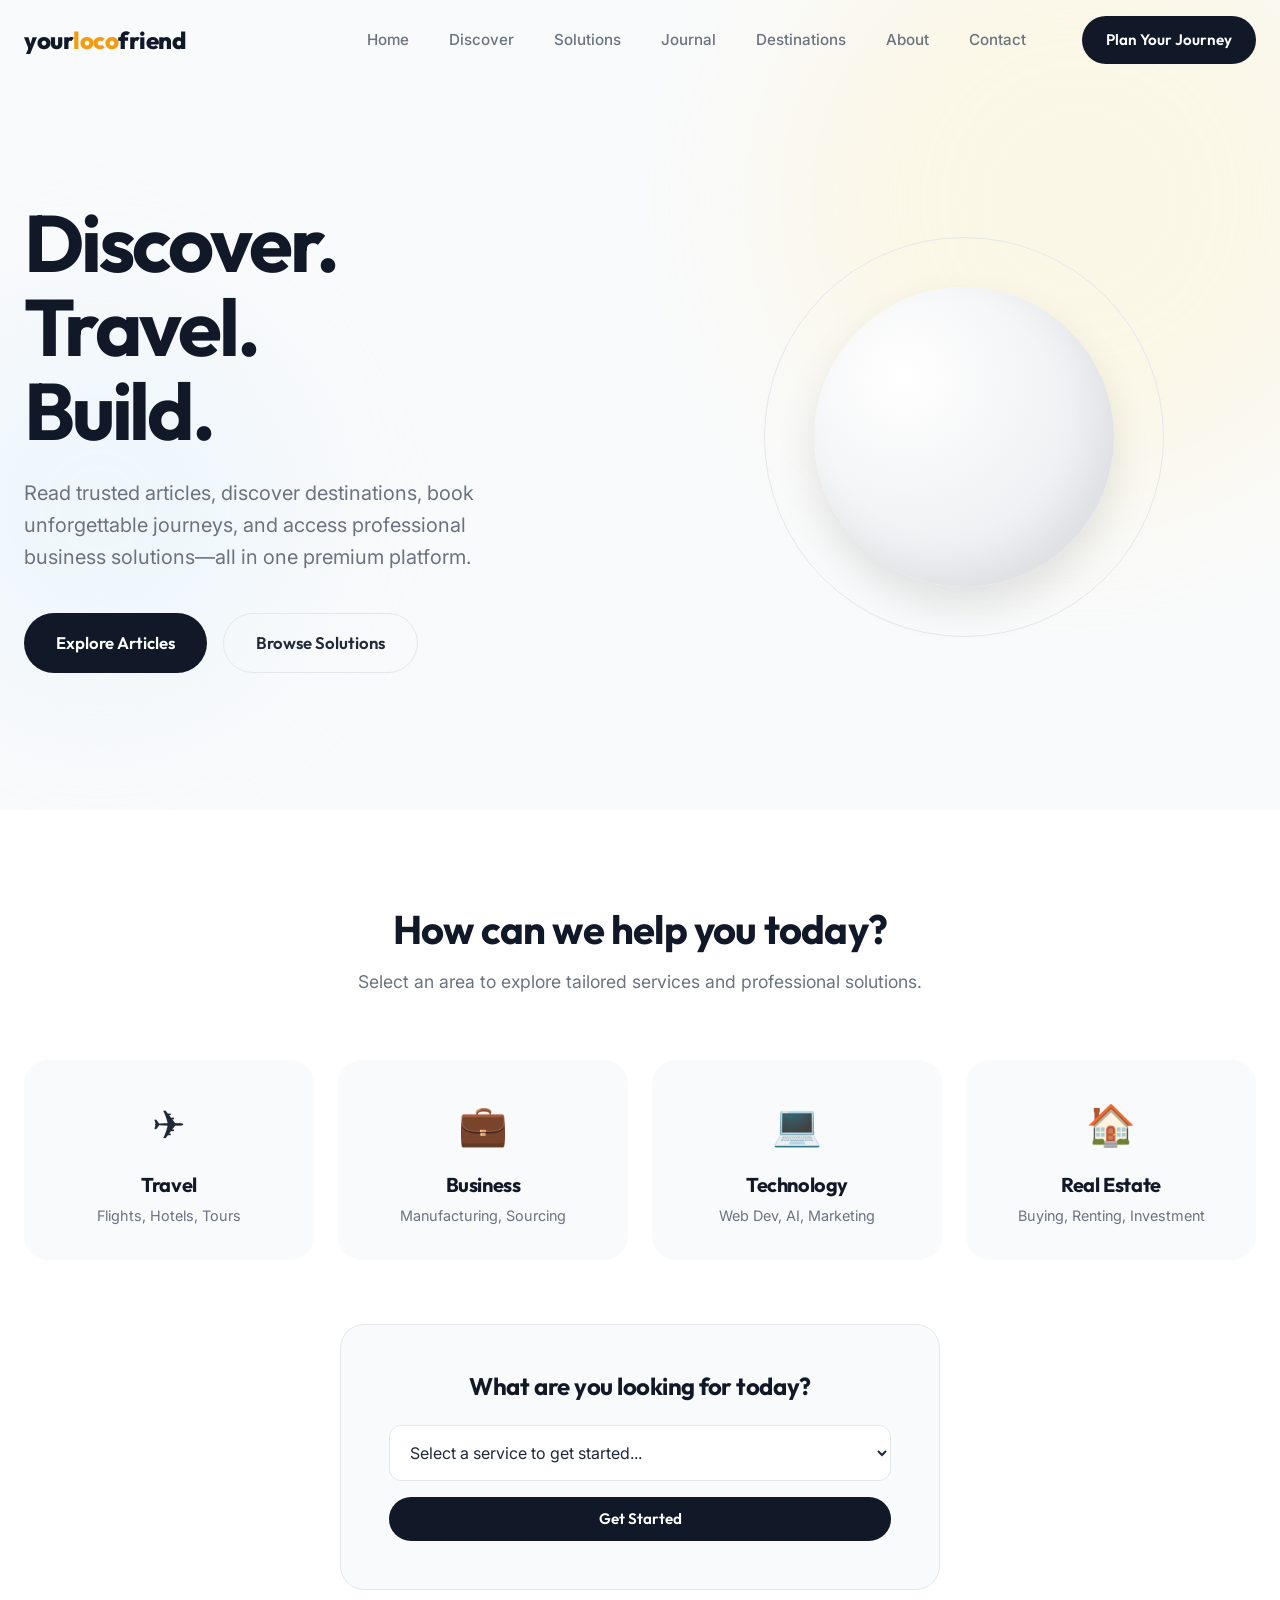
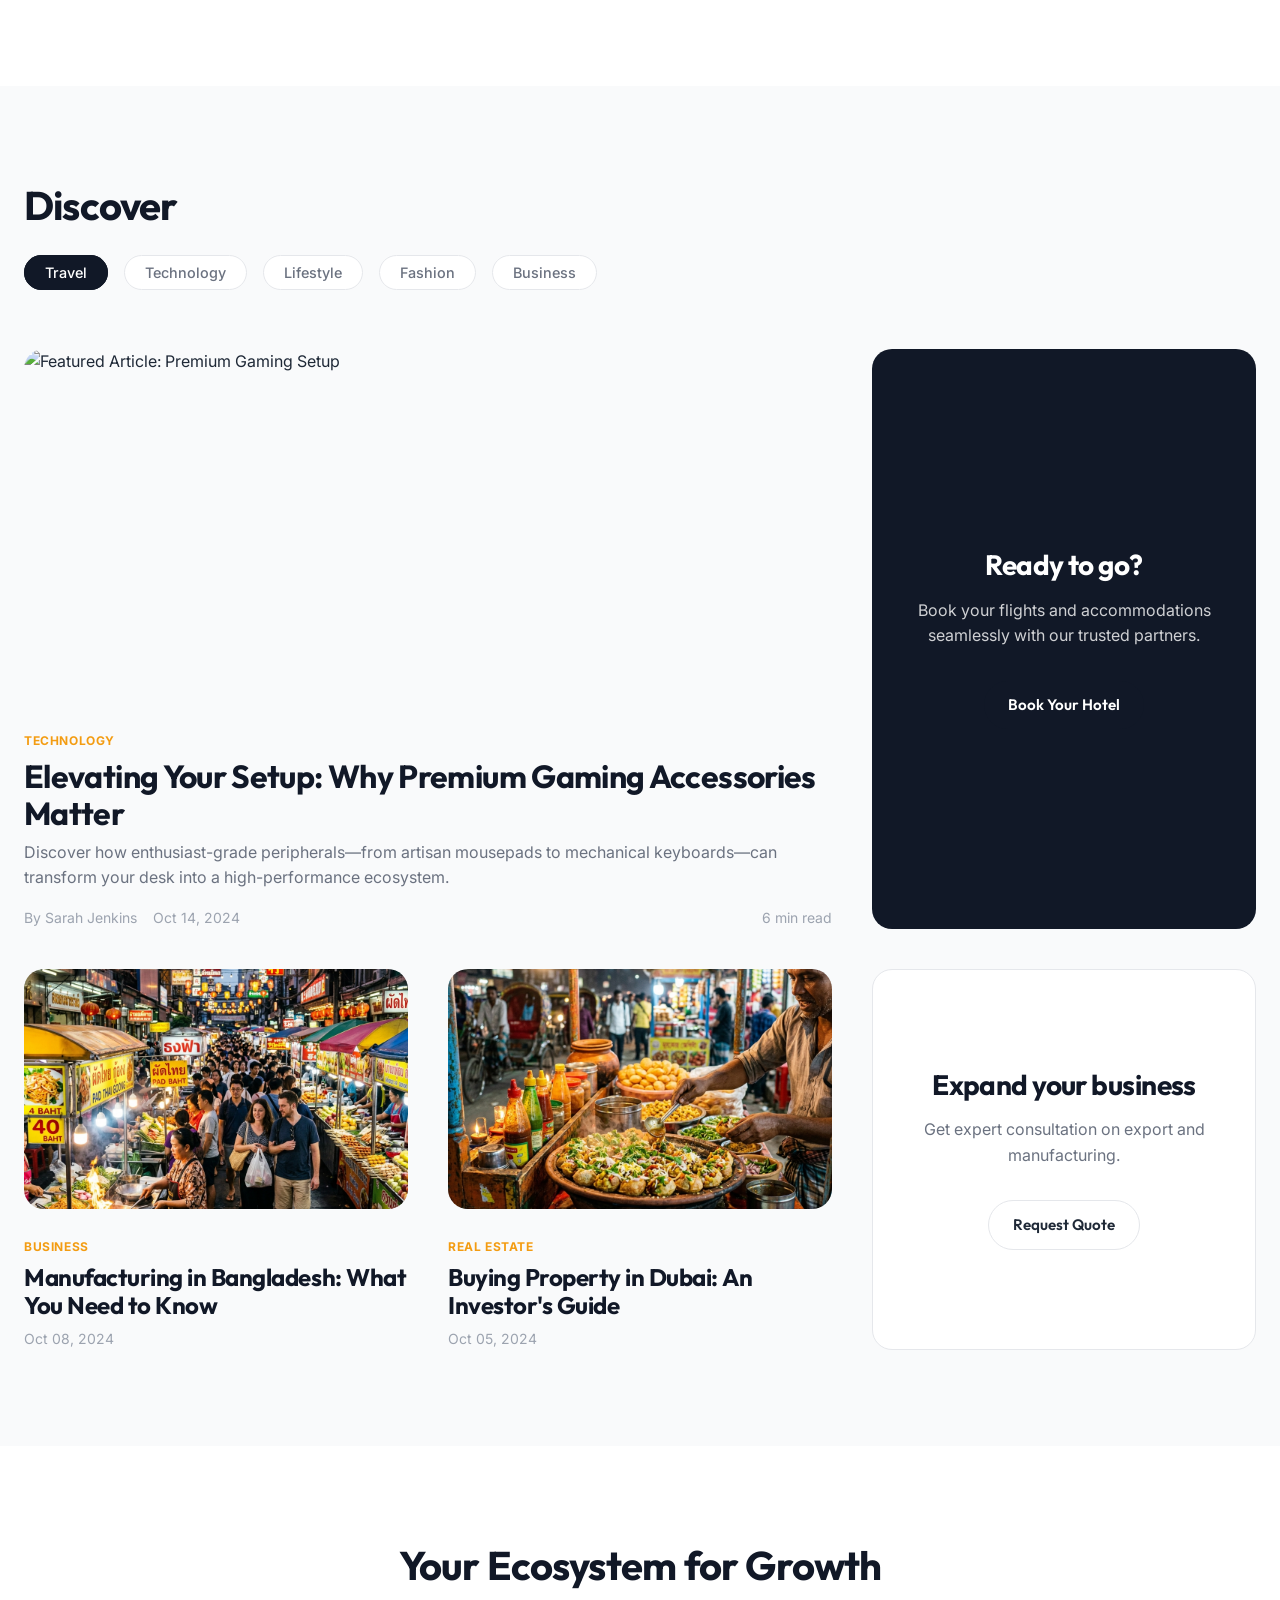
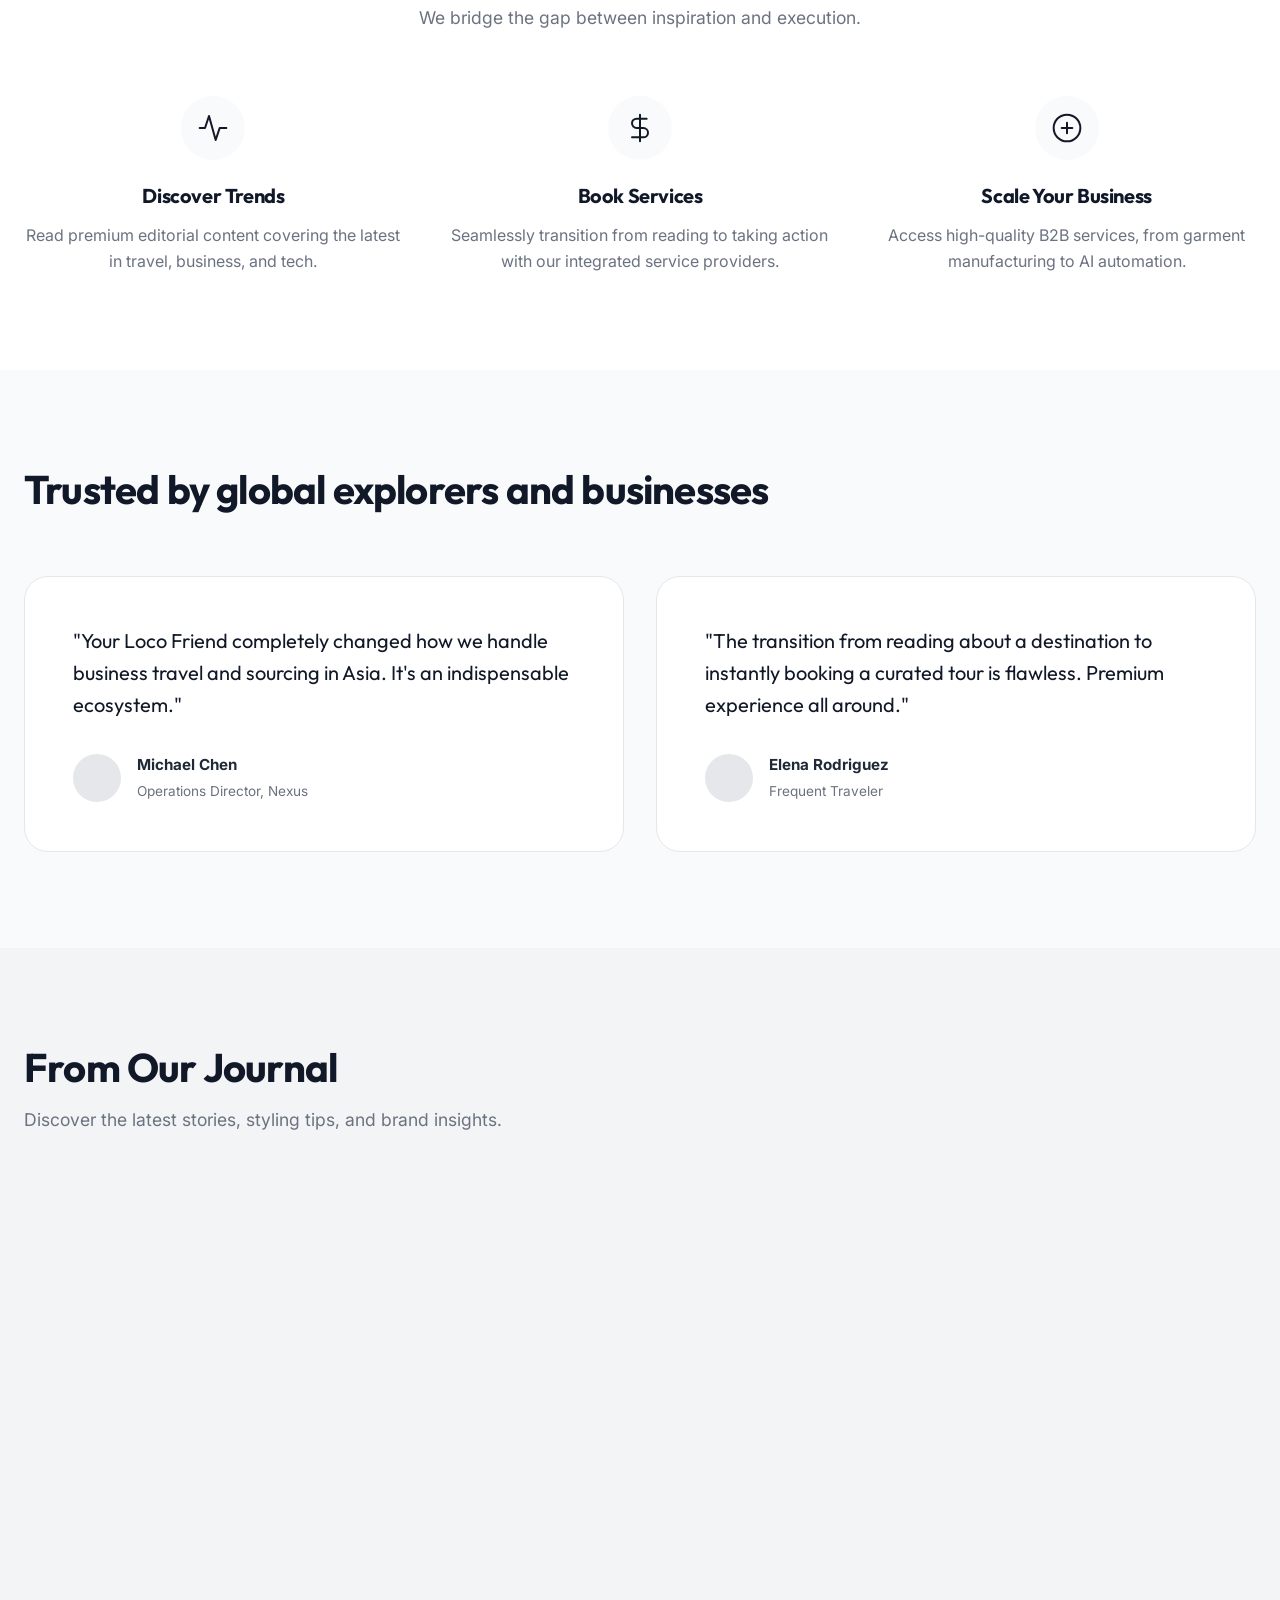
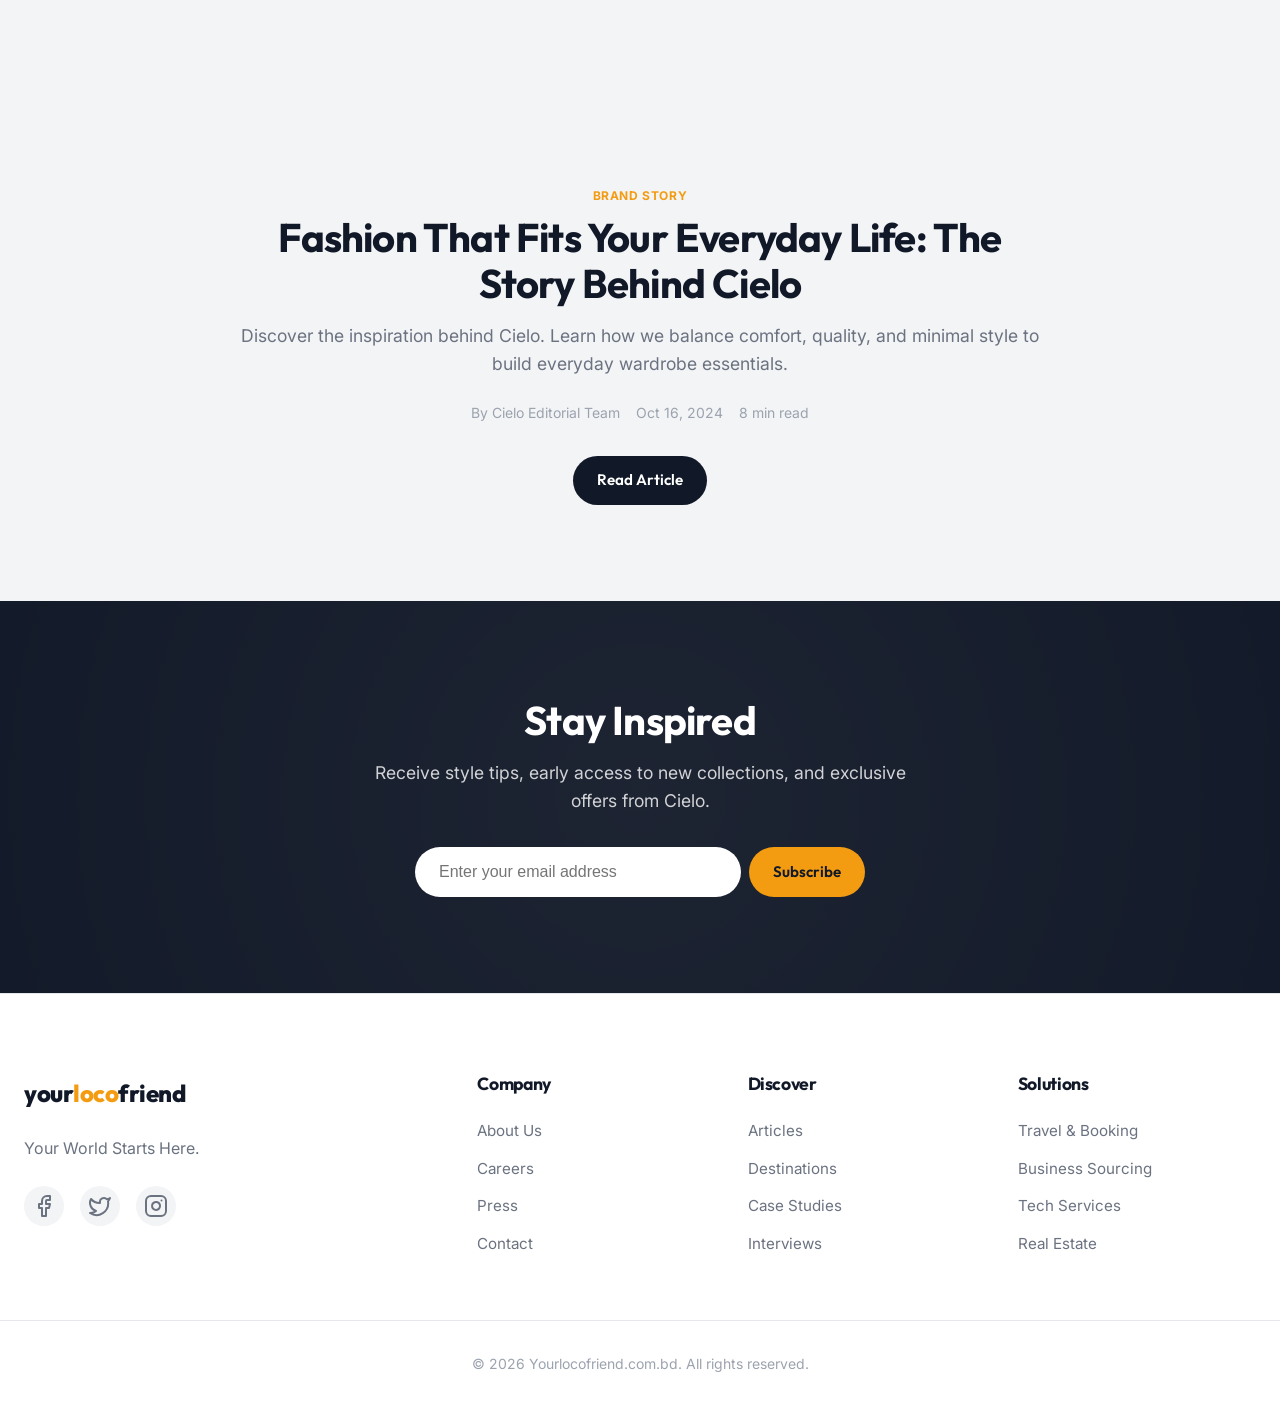
==== index.html @ 808eb639 "Initial commit of YourLocoFriend website" ====
<!DOCTYPE html>
<html lang="en">
<head>
    <meta charset="UTF-8">
    <meta name="viewport" content="width=device-width, initial-scale=1.0">
    <meta name="description" content="Yourlocofriend - Your World Starts Here. Discover insights, travel guides, and professional business solutions in one premium platform.">
    <title>Your Loco Friend | Discover. Travel. Build.</title>
    
    <!-- Google Fonts -->
    <link rel="preconnect" href="https://fonts.googleapis.com">
    <link rel="preconnect" href="https://fonts.gstatic.com" crossorigin>
    <link href="https://fonts.googleapis.com/css2?family=Inter:wght@300;400;500;600&family=Outfit:wght@400;500;600;700;800&display=swap" rel="stylesheet">
    
    <!-- Custom CSS -->
    <link rel="stylesheet" href="styles.css">
</head>
<body>
    <!-- Navigation -->
    <header class="site-header" id="site-header">
        <div class="container header-container">
            <a href="/" class="brand-logo">
                <span class="logo-text">your<span class="text-accent">loco</span>friend</span>
            </a>
            
            <button class="mobile-menu-toggle" aria-label="Toggle menu">
                <span></span>
                <span></span>
                <span></span>
            </button>

            <nav class="main-nav">
                <ul class="nav-links">
                    <li><a href="#" class="nav-link">Home</a></li>
                    <li><a href="#discover" class="nav-link">Discover</a></li>
                    <li><a href="#solutions" class="nav-link">Solutions</a></li>
                    <li><a href="/journal/" class="nav-link">Journal</a></li>
                    <li><a href="#" class="nav-link">Destinations</a></li>
                    <li><a href="#" class="nav-link">About</a></li>
                    <li><a href="#" class="nav-link">Contact</a></li>
                    <li class="nav-cta"><a href="plan-journey.html" class="btn btn-primary">Plan Your Journey</a></li>
                </ul>
            </nav>
        </div>
    </header>

    <!-- Hero Section -->
    <section class="hero">
        <div class="hero-bg-elements">
            <div class="glow-shape shape-1"></div>
            <div class="glow-shape shape-2"></div>
        </div>
        <div class="container hero-container">
            <div class="hero-content">
                <h1 class="hero-title">Discover.<br>Travel.<br>Build.</h1>
                <p class="hero-subtitle">Read trusted articles, discover destinations, book unforgettable journeys, and access professional business solutions—all in one premium platform.</p>
                
                <div class="hero-actions">
                    <a href="#discover" class="btn btn-primary btn-large">Explore Articles</a>
                    <a href="#solutions" class="btn btn-outline btn-large">Browse Solutions</a>
                </div>
            </div>
            <div class="hero-visual">
                <!-- Abstract Globe/Visual Representation -->
                <div class="globe-container">
                    <div class="globe"></div>
                </div>
            </div>
        </div>
    </section>

    <!-- Solutions Triage Section -->
    <section id="solutions" class="solutions-triage">
        <div class="container">
            <div class="section-header text-center">
                <h2>How can we help you today?</h2>
                <p>Select an area to explore tailored services and professional solutions.</p>
            </div>
            
            <div class="triage-grid">
                <a href="#" class="triage-card">
                    <div class="triage-icon">✈</div>
                    <h3>Travel</h3>
                    <p>Flights, Hotels, Tours</p>
                </a>
                <a href="#" class="triage-card">
                    <div class="triage-icon">💼</div>
                    <h3>Business</h3>
                    <p>Manufacturing, Sourcing</p>
                </a>
                <a href="#" class="triage-card">
                    <div class="triage-icon">💻</div>
                    <h3>Technology</h3>
                    <p>Web Dev, AI, Marketing</p>
                </a>
                <a href="#" class="triage-card">
                    <div class="triage-icon">🏠</div>
                    <h3>Real Estate</h3>
                    <p>Buying, Renting, Investment</p>
                </a>
            </div>

            <div class="triage-workflow">
                <h3>What are you looking for today?</h3>
                <div class="workflow-selector">
                    <select class="custom-select" aria-label="Select a service">
                        <option value="" disabled selected>Select a service to get started...</option>
                        <option value="flight">Book a Flight</option>
                        <option value="hotel">Reserve a Hotel</option>
                        <option value="vacation">Plan a Vacation</option>
                        <option value="business-travel">Business Travel</option>
                        <option value="web-dev">Website Development</option>
                        <option value="garment">Garment Manufacturing</option>
                        <option value="export">Export Consultation</option>
                        <option value="real-estate">Real Estate</option>
                        <option value="ai">AI Automation</option>
                    </select>
                    <button class="btn btn-primary">Get Started</button>
                </div>
            </div>
        </div>
    </section>

    <!-- Discover Section (Editorial) -->
    <section id="discover" class="discover-section">
        <div class="container">
            <div class="section-header">
                <h2>Discover</h2>
                <div class="categories">
                    <ul class="category-list">
                        <li><a href="#" class="category-pill active">Travel</a></li>
                        <li><a href="#" class="category-pill">Technology</a></li>
                        <li><a href="#" class="category-pill">Lifestyle</a></li>
                        <li><a href="#" class="category-pill">Fashion</a></li>
                        <li><a href="#" class="category-pill">Business</a></li>
                    </ul>
                </div>
            </div>
            
            <div class="editorial-grid">
                <!-- Featured Article -->
                <article class="editorial-card featured-editorial">
                    <div class="card-image-wrapper">
                        <img src="images/post-gaming.png" alt="Featured Article: Premium Gaming Setup" loading="lazy" class="card-image" onerror="this.src='https://images.unsplash.com/photo-1593640408182-31c70c8268f5?ixlib=rb-4.0.3&auto=format&fit=crop&w=1200&q=80'">
                    </div>
                    <div class="card-content">
                        <span class="card-tag">Technology</span>
                        <h3 class="card-title"><a href="article-1ms.html">Elevating Your Setup: Why Premium Gaming Accessories Matter</a></h3>
                        <p class="card-excerpt">Discover how enthusiast-grade peripherals—from artisan mousepads to mechanical keyboards—can transform your desk into a high-performance ecosystem.</p>
                        <div class="card-meta">
                            <span class="author">By Sarah Jenkins</span>
                            <span class="date">Oct 14, 2024</span>
                            <span class="read-time" style="margin-left: auto;">6 min read</span>
                        </div>
                    </div>
                </article>

                <!-- Contextual CTA (Bridge) -->
                <div class="contextual-cta">
                    <div class="cta-inner">
                        <h3>Ready to go?</h3>
                        <p>Book your flights and accommodations seamlessly with our trusted partners.</p>
                        <a href="#" class="btn btn-primary">Book Your Hotel</a>
                    </div>
                </div>

                <!-- Regular Article 1 -->
                <article class="editorial-card">
                    <div class="card-image-wrapper">
                        <img src="images/post-2.png" alt="Article Thumbnail" loading="lazy" class="card-image" onerror="this.src='https://images.unsplash.com/photo-1556761175-5973dc0f32d7?ixlib=rb-4.0.3&auto=format&fit=crop&w=800&q=80'">
                    </div>
                    <div class="card-content">
                        <span class="card-tag">Business</span>
                        <h3 class="card-title"><a href="#">Manufacturing in Bangladesh: What You Need to Know</a></h3>
                        <div class="card-meta">
                            <span class="date">Oct 08, 2024</span>
                        </div>
                    </div>
                </article>

                <!-- Regular Article 2 -->
                <article class="editorial-card">
                    <div class="card-image-wrapper">
                        <img src="images/post-3.png" alt="Article Thumbnail" loading="lazy" class="card-image" onerror="this.src='https://images.unsplash.com/photo-1512453979798-5ea266f8880c?ixlib=rb-4.0.3&auto=format&fit=crop&w=800&q=80'">
                    </div>
                    <div class="card-content">
                        <span class="card-tag">Real Estate</span>
                        <h3 class="card-title"><a href="#">Buying Property in Dubai: An Investor's Guide</a></h3>
                        <div class="card-meta">
                            <span class="date">Oct 05, 2024</span>
                        </div>
                    </div>
                </article>
                
                 <!-- Contextual CTA 2 -->
                 <div class="contextual-cta alt-bg">
                    <div class="cta-inner">
                        <h3>Expand your business</h3>
                        <p>Get expert consultation on export and manufacturing.</p>
                        <a href="#" class="btn btn-outline">Request Quote</a>
                    </div>
                </div>
            </div>
        </div>
    </section>

    <!-- How We Help -->
    <section class="how-we-help">
        <div class="container">
            <div class="section-header text-center">
                <h2>Your Ecosystem for Growth</h2>
                <p>We bridge the gap between inspiration and execution.</p>
            </div>
            <div class="features-grid">
                <div class="feature-item">
                    <div class="feature-icon">
                        <svg xmlns="http://www.w3.org/2000/svg" width="32" height="32" viewBox="0 0 24 24" fill="none" stroke="currentColor" stroke-width="1.5" stroke-linecap="round" stroke-linejoin="round"><path d="M2 12h4l3-9 5 18 3-9h5"/></svg>
                    </div>
                    <h4>Discover Trends</h4>
                    <p>Read premium editorial content covering the latest in travel, business, and tech.</p>
                </div>
                <div class="feature-item">
                    <div class="feature-icon">
                        <svg xmlns="http://www.w3.org/2000/svg" width="32" height="32" viewBox="0 0 24 24" fill="none" stroke="currentColor" stroke-width="1.5" stroke-linecap="round" stroke-linejoin="round"><path d="M12 2v20M17 5H9.5a3.5 3.5 0 0 0 0 7h5a3.5 3.5 0 0 1 0 7H6"/></svg>
                    </div>
                    <h4>Book Services</h4>
                    <p>Seamlessly transition from reading to taking action with our integrated service providers.</p>
                </div>
                <div class="feature-item">
                    <div class="feature-icon">
                        <svg xmlns="http://www.w3.org/2000/svg" width="32" height="32" viewBox="0 0 24 24" fill="none" stroke="currentColor" stroke-width="1.5" stroke-linecap="round" stroke-linejoin="round"><circle cx="12" cy="12" r="10"/><path d="M12 8v8"/><path d="M8 12h8"/></svg>
                    </div>
                    <h4>Scale Your Business</h4>
                    <p>Access high-quality B2B services, from garment manufacturing to AI automation.</p>
                </div>
            </div>
        </div>
    </section>

    <!-- Testimonials -->
    <section class="testimonials">
        <div class="container">
            <div class="section-header">
                <h2>Trusted by global explorers and businesses</h2>
            </div>
            <div class="testimonial-grid">
                <div class="testimonial-card">
                    <p class="quote">"Your Loco Friend completely changed how we handle business travel and sourcing in Asia. It's an indispensable ecosystem."</p>
                    <div class="author-info">
                        <div class="avatar"></div>
                        <div>
                            <strong>Michael Chen</strong>
                            <span>Operations Director, Nexus</span>
                        </div>
                    </div>
                </div>
                <div class="testimonial-card">
                    <p class="quote">"The transition from reading about a destination to instantly booking a curated tour is flawless. Premium experience all around."</p>
                    <div class="author-info">
                        <div class="avatar"></div>
                        <div>
                            <strong>Elena Rodriguez</strong>
                            <span>Frequent Traveler</span>
                        </div>
                    </div>
                </div>
            </div>
        </div>
    </section>

    <!-- From Our Journal Section (Cielo Integration) -->
    <section class="journal-section" style="padding: 6rem 0; background-color: var(--color-surface-alt);">
        <div class="container">
            <div class="section-header">
                <h2>From Our Journal</h2>
                <p>Discover the latest stories, styling tips, and brand insights.</p>
            </div>
            <div class="editorial-grid" style="grid-template-columns: 1fr;">
                <!-- Featured Article: Cielo Story -->
                <article class="editorial-card featured-editorial" style="grid-column: span 1;">
                    <div class="card-image-wrapper" style="aspect-ratio: 21/9;">
                        <img src="images/cielo-hero.jpg" alt="Cielo Minimal Fashion" loading="lazy" class="card-image" onerror="this.src='https://images.unsplash.com/photo-1434389678232-0690a50f3861?ixlib=rb-4.0.3&auto=format&fit=crop&w=1600&q=80'">
                    </div>
                    <div class="card-content" style="max-width: 800px; margin: 0 auto; padding-top: 2rem; text-align: center;">
                        <span class="card-tag">Brand Story</span>
                        <h3 class="card-title" style="font-size: 2.5rem; margin-bottom: 1rem;"><a href="journal/cielo-story.html">Fashion That Fits Your Everyday Life: The Story Behind Cielo</a></h3>
                        <p class="card-excerpt" style="font-size: 1.1rem; margin-bottom: 1.5rem;">Discover the inspiration behind Cielo. Learn how we balance comfort, quality, and minimal style to build everyday wardrobe essentials.</p>
                        <div class="card-meta" style="justify-content: center; margin-bottom: 2rem;">
                            <span class="author">By Cielo Editorial Team</span>
                            <span class="date">Oct 16, 2024</span>
                            <span class="read-time">8 min read</span>
                        </div>
                        <a href="journal/cielo-story.html" class="btn btn-primary">Read Article</a>
                    </div>
                </article>
            </div>
        </div>
    </section>

    <!-- Newsletter CTA Section -->
    <section class="cta-section">
        <div class="cta-bg-elements"></div>
        <div class="container cta-container">
            <div class="cta-content">
                <h2>Stay Inspired</h2>
                <p>Receive style tips, early access to new collections, and exclusive offers from Cielo.</p>
                <form class="subscribe-form" onsubmit="event.preventDefault();">
                    <input type="email" placeholder="Enter your email address" required aria-label="Email address">
                    <button type="submit" class="btn btn-primary">Subscribe</button>
                </form>
            </div>
        </div>
    </section>

    <!-- Footer -->
    <footer class="site-footer">
        <div class="container footer-container">
            <div class="footer-brand">
                <a href="/" class="brand-logo footer-logo">
                    <img src="images/emblem.png" alt="Yourlocofriend Emblem" class="footer-emblem" onerror="this.style.display='none'">
                    <span class="logo-text">your<span class="text-accent">loco</span>friend</span>
                </a>
                <p class="footer-tagline">Your World Starts Here.</p>
                <div class="social-links">
                    <a href="#" aria-label="Facebook">
                        <svg xmlns="http://www.w3.org/2000/svg" width="24" height="24" viewBox="0 0 24 24" fill="none" stroke="currentColor" stroke-width="2" stroke-linecap="round" stroke-linejoin="round"><path d="M18 2h-3a5 5 0 0 0-5 5v3H7v4h3v8h4v-8h3l1-4h-4V7a1 1 0 0 1 1-1h3z"></path></svg>
                    </a>
                    <a href="#" aria-label="Twitter">
                        <svg xmlns="http://www.w3.org/2000/svg" width="24" height="24" viewBox="0 0 24 24" fill="none" stroke="currentColor" stroke-width="2" stroke-linecap="round" stroke-linejoin="round"><path d="M22 4s-.7 2.1-2 3.4c1.6 10-9.4 17.3-18 11.6 2.2.1 4.4-.6 6-2C3 15.5.5 9.6 3 5c2.2 2.6 5.6 4.1 9 4-.9-4.2 4-6.6 7-3.8 1.1 0 3-1.2 3-1.2z"></path></svg>
                    </a>
                    <a href="#" aria-label="Instagram">
                        <svg xmlns="http://www.w3.org/2000/svg" width="24" height="24" viewBox="0 0 24 24" fill="none" stroke="currentColor" stroke-width="2" stroke-linecap="round" stroke-linejoin="round"><rect x="2" y="2" width="20" height="20" rx="5" ry="5"></rect><path d="M16 11.37A4 4 0 1 1 12.63 8 4 4 0 0 1 16 11.37z"></path><line x1="17.5" y1="6.5" x2="17.51" y2="6.5"></line></svg>
                    </a>
                </div>
            </div>
            
            <div class="footer-links-group">
                <div class="footer-col">
                    <h4>Company</h4>
                    <ul>
                        <li><a href="#">About Us</a></li>
                        <li><a href="#">Careers</a></li>
                        <li><a href="#">Press</a></li>
                        <li><a href="#">Contact</a></li>
                    </ul>
                </div>
                <div class="footer-col">
                    <h4>Discover</h4>
                    <ul>
                        <li><a href="#">Articles</a></li>
                        <li><a href="#">Destinations</a></li>
                        <li><a href="#">Case Studies</a></li>
                        <li><a href="#">Interviews</a></li>
                    </ul>
                </div>
                <div class="footer-col">
                    <h4>Solutions</h4>
                    <ul>
                        <li><a href="#">Travel & Booking</a></li>
                        <li><a href="#">Business Sourcing</a></li>
                        <li><a href="#">Tech Services</a></li>
                        <li><a href="#">Real Estate</a></li>
                    </ul>
                </div>
            </div>
        </div>
        <div class="container footer-bottom">
            <p>&copy; 2026 Yourlocofriend.com.bd. All rights reserved.</p>
        </div>
    </footer>

    <script src="script.js"></script>
</body>
</html>
---- styles.css ----
:root {
    /* Brand Colors - Refined for Luxury/Premium Feel */
    --color-primary: #111827; /* Near Black / Deep Ink */
    --color-primary-light: #374151;
    --color-accent: #F39C12; /* Golden Yellow */
    --color-accent-hover: #e08e0b;
    --color-accent-light: #fef3c7;
    
    /* Backgrounds */
    --color-bg: #f9fafb;
    --color-surface: #ffffff;
    --color-surface-alt: #f3f4f6;
    
    /* Text */
    --color-text-main: #1f2937;
    --color-text-muted: #6b7280;
    --color-text-light: #9ca3af;
    --color-text-on-primary: #ffffff;
    
    /* UI Elements */
    --color-border: #e5e7eb;
    --shadow-sm: 0 1px 2px 0 rgba(0, 0, 0, 0.05);
    --shadow-md: 0 4px 6px -1px rgba(0, 0, 0, 0.1), 0 2px 4px -1px rgba(0, 0, 0, 0.06);
    --shadow-lg: 0 10px 15px -3px rgba(0, 0, 0, 0.1), 0 4px 6px -2px rgba(0, 0, 0, 0.05);
    --shadow-hover: 0 20px 25px -5px rgba(0, 0, 0, 0.1), 0 10px 10px -5px rgba(0, 0, 0, 0.04);
    
    /* Typography */
    --font-sans: 'Inter', sans-serif;
    --font-heading: 'Outfit', sans-serif;
    
    /* Layout */
    --container-max: 1280px; /* Slightly wider for premium feel */
    --radius-sm: 0.375rem;
    --radius-md: 0.75rem;
    --radius-lg: 1.25rem;
    --radius-xl: 1.5rem;
}

/* Base Styles */
* {
    margin: 0;
    padding: 0;
    box-sizing: border-box;
}

body {
    font-family: var(--font-sans);
    color: var(--color-text-main);
    background-color: var(--color-bg);
    line-height: 1.6;
    -webkit-font-smoothing: antialiased;
    -moz-osx-font-smoothing: grayscale;
}

h1, h2, h3, h4, h5, h6 {
    font-family: var(--font-heading);
    font-weight: 700;
    line-height: 1.15;
    color: var(--color-primary);
    letter-spacing: -0.02em;
}

a {
    color: inherit;
    text-decoration: none;
    transition: color 0.3s ease, border-color 0.3s ease;
}

ul {
    list-style: none;
}

img {
    max-width: 100%;
    height: auto;
    display: block;
}

.container {
    width: 100%;
    max-width: var(--container-max);
    margin: 0 auto;
    padding: 0 1.5rem;
}

.text-center {
    text-align: center;
}

/* Buttons */
.btn {
    display: inline-flex;
    align-items: center;
    justify-content: center;
    padding: 0.75rem 1.5rem;
    min-height: 44px;
    border-radius: 9999px;
    font-weight: 600;
    font-family: var(--font-heading);
    font-size: 0.95rem;
    cursor: pointer;
    transition: transform 0.3s ease, background-color 0.3s ease, box-shadow 0.3s ease, color 0.3s ease, border-color 0.3s ease;
    border: none;
    text-decoration: none;
}

.btn-large {
    padding: 1rem 2rem;
    font-size: 1.05rem;
    min-height: 52px;
}

.btn-primary {
    background-color: var(--color-primary);
    color: var(--color-text-on-primary);
}

.btn-primary:hover {
    background-color: #000;
    transform: translateY(-2px);
    box-shadow: var(--shadow-md);
}

.btn-outline {
    background-color: transparent;
    border: 1px solid var(--color-border);
    color: var(--color-text-main);
}

.btn-outline:hover {
    border-color: var(--color-primary);
    background-color: var(--color-surface);
}

/* Header & Navigation */
.site-header {
    background-color: transparent;
    position: fixed;
    top: 0;
    width: 100%;
    z-index: 1000;
    transition: background-color 0.4s ease, backdrop-filter 0.4s ease, border-bottom 0.4s ease;
    border-bottom: 1px solid transparent;
}

.site-header.scrolled {
    background-color: rgba(255, 255, 255, 0.85);
    backdrop-filter: blur(12px);
    -webkit-backdrop-filter: blur(12px);
    border-bottom: 1px solid var(--color-border);
}

.header-container {
    display: flex;
    align-items: center;
    justify-content: space-between;
    height: 80px;
}

.brand-logo {
    display: flex;
    align-items: center;
    font-family: var(--font-heading);
    font-weight: 800;
    font-size: 1.5rem;
    letter-spacing: -0.02em;
    z-index: 101;
}

.logo-text {
    color: var(--color-primary);
}

.logo-text .text-accent {
    color: var(--color-accent);
}

.main-nav {
    display: flex;
    align-items: center;
}

.nav-links {
    display: flex;
    align-items: center;
    gap: 2.5rem;
}

.nav-link {
    font-weight: 500;
    color: var(--color-text-muted);
    font-size: 0.95rem;
    position: relative;
}

.nav-link:hover {
    color: var(--color-primary);
}

.nav-cta {
    margin-left: 1rem;
}

.mobile-menu-toggle {
    display: none;
    flex-direction: column;
    gap: 5px;
    background: none;
    border: none;
    cursor: pointer;
    z-index: 101;
}

.mobile-menu-toggle span {
    width: 25px;
    height: 2px;
    background-color: var(--color-primary);
    transition: transform 0.3s ease, opacity 0.3s ease;
}

/* Hero Section */
.hero {
    position: relative;
    padding: 10rem 0 6rem;
    min-height: 90vh;
    display: flex;
    align-items: center;
    overflow: hidden;
    background-color: var(--color-bg);
}

.hero-bg-elements {
    position: absolute;
    top: 0; left: 0; right: 0; bottom: 0;
    overflow: hidden;
    z-index: 0;
    pointer-events: none;
}

.glow-shape {
    position: absolute;
    border-radius: 50%;
    filter: blur(80px);
    opacity: 0.4;
}

.shape-1 {
    width: 600px;
    height: 600px;
    background: var(--color-accent-light);
    top: -100px;
    right: -100px;
}

.shape-2 {
    width: 400px;
    height: 400px;
    background: #e0f2fe; /* Light blue hint */
    bottom: 100px;
    left: -100px;
}

.hero-container {
    position: relative;
    z-index: 1;
    display: grid;
    grid-template-columns: 1fr 1fr;
    gap: 4rem;
    align-items: center;
}

.hero-title {
    font-size: 5rem;
    letter-spacing: -0.04em;
    line-height: 1.05;
    margin-bottom: 1.5rem;
}

.hero-subtitle {
    font-size: 1.25rem;
    color: var(--color-text-muted);
    margin-bottom: 2.5rem;
    max-width: 90%;
}

.hero-actions {
    display: flex;
    gap: 1rem;
    flex-wrap: wrap;
}

.hero-visual {
    display: flex;
    justify-content: center;
    align-items: center;
}

/* Abstract Globe CSS */
.globe-container {
    width: 400px;
    height: 400px;
    position: relative;
    border-radius: 50%;
    border: 1px solid var(--color-border);
    display: flex;
    justify-content: center;
    align-items: center;
}

.globe {
    width: 300px;
    height: 300px;
    border-radius: 50%;
    background: radial-gradient(circle at 30% 30%, var(--color-surface), #e5e7eb);
    box-shadow: 
        inset -20px -20px 40px rgba(0,0,0,0.05),
        0 20px 40px rgba(0,0,0,0.1);
    animation: float 6s ease-in-out infinite;
}

@keyframes float {
    0% { transform: translateY(0px); }
    50% { transform: translateY(-20px); }
    100% { transform: translateY(0px); }
}

/* Solutions Triage */
.solutions-triage {
    padding: 6rem 0;
    background-color: var(--color-surface);
}

.section-header {
    margin-bottom: 4rem;
}

.section-header h2 {
    font-size: 2.5rem;
    margin-bottom: 1rem;
}

.section-header p {
    font-size: 1.1rem;
    color: var(--color-text-muted);
}

.triage-grid {
    display: grid;
    grid-template-columns: repeat(4, 1fr);
    gap: 1.5rem;
    margin-bottom: 4rem;
}

.triage-card {
    background-color: var(--color-bg);
    padding: 2rem;
    border-radius: var(--radius-xl);
    text-align: center;
    transition: transform 0.3s ease, box-shadow 0.3s ease;
    border: 1px solid transparent;
}

.triage-card:hover {
    transform: translateY(-5px);
    box-shadow: var(--shadow-lg);
    border-color: var(--color-border);
    background-color: var(--color-surface);
}

.triage-icon {
    font-size: 2.5rem;
    margin-bottom: 1rem;
}

.triage-card h3 {
    font-size: 1.25rem;
    margin-bottom: 0.5rem;
}

.triage-card p {
    font-size: 0.9rem;
    color: var(--color-text-muted);
}

.triage-workflow {
    max-width: 600px;
    margin: 0 auto;
    text-align: center;
    padding: 3rem;
    background-color: var(--color-bg);
    border-radius: var(--radius-xl);
    border: 1px solid var(--color-border);
}

.triage-workflow h3 {
    margin-bottom: 1.5rem;
    font-size: 1.5rem;
}

.workflow-selector {
    display: flex;
    gap: 1rem;
    flex-direction: column;
}

.custom-select {
    width: 100%;
    padding: 1rem;
    border-radius: var(--radius-md);
    border: 1px solid var(--color-border);
    font-size: 1rem;
    font-family: var(--font-sans);
    background-color: var(--color-surface);
    color: var(--color-text-main);
    outline: none;
    transition: border-color 0.3s ease;
    cursor: pointer;
}

.custom-select:focus {
    border-color: var(--color-primary);
}

/* Discover Section */
.discover-section {
    padding: 6rem 0;
    background-color: var(--color-bg);
}

.categories {
    margin-top: 2rem;
}

.category-list {
    display: flex;
    gap: 1rem;
    flex-wrap: wrap;
}

.category-pill {
    padding: 0.5rem 1.25rem;
    border-radius: 9999px;
    font-size: 0.9rem;
    font-weight: 500;
    color: var(--color-text-muted);
    border: 1px solid var(--color-border);
    background-color: var(--color-surface);
}

.category-pill:hover, .category-pill.active {
    background-color: var(--color-primary);
    color: var(--color-text-on-primary);
    border-color: var(--color-primary);
}

.editorial-grid {
    display: grid;
    grid-template-columns: repeat(3, 1fr);
    gap: 2.5rem;
}

.editorial-card {
    display: flex;
    flex-direction: column;
    gap: 1.5rem;
}

.featured-editorial {
    grid-column: span 2;
}

.card-image-wrapper {
    position: relative;
    overflow: hidden;
    border-radius: var(--radius-lg);
    aspect-ratio: 16 / 10;
}

.featured-editorial .card-image-wrapper {
    aspect-ratio: 16 / 7;
}

.card-image {
    width: 100%;
    height: 100%;
    object-fit: cover;
    transition: transform 0.6s ease;
}

.editorial-card:hover .card-image {
    transform: scale(1.05);
}

.card-tag {
    display: inline-block;
    font-size: 0.75rem;
    text-transform: uppercase;
    letter-spacing: 0.05em;
    font-weight: 700;
    color: var(--color-accent);
    margin-bottom: 0.5rem;
}

.card-title {
    font-size: 1.5rem;
    margin-bottom: 0.5rem;
}

.featured-editorial .card-title {
    font-size: 2rem;
}

.card-excerpt {
    color: var(--color-text-muted);
    margin-bottom: 1rem;
    display: -webkit-box;
    -webkit-line-clamp: 2;
    -webkit-box-orient: vertical;
    overflow: hidden;
}

.card-meta {
    display: flex;
    align-items: center;
    gap: 1rem;
    font-size: 0.875rem;
    color: var(--color-text-light);
}

/* Contextual CTAs */
.contextual-cta {
    background-color: var(--color-primary);
    color: var(--color-text-on-primary);
    border-radius: var(--radius-lg);
    padding: 3rem 2rem;
    display: flex;
    align-items: center;
    justify-content: center;
    text-align: center;
}

.contextual-cta.alt-bg {
    background-color: var(--color-surface);
    color: var(--color-text-main);
    border: 1px solid var(--color-border);
}

.contextual-cta.alt-bg h3 {
    color: var(--color-primary);
}

.cta-inner h3 {
    color: var(--color-text-on-primary);
    font-size: 1.75rem;
    margin-bottom: 1rem;
}

.cta-inner p {
    color: rgba(255, 255, 255, 0.8);
    margin-bottom: 2rem;
}

.contextual-cta.alt-bg p {
    color: var(--color-text-muted);
}

/* How We Help */
.how-we-help {
    padding: 6rem 0;
    background-color: var(--color-surface);
}

.features-grid {
    display: grid;
    grid-template-columns: repeat(3, 1fr);
    gap: 3rem;
}

.feature-item {
    text-align: center;
}

.feature-icon {
    width: 64px;
    height: 64px;
    margin: 0 auto 1.5rem;
    background-color: var(--color-bg);
    border-radius: 50%;
    display: flex;
    align-items: center;
    justify-content: center;
    color: var(--color-primary);
}

.feature-item h4 {
    font-size: 1.25rem;
    margin-bottom: 1rem;
}

.feature-item p {
    color: var(--color-text-muted);
}

/* Testimonials */
.testimonials {
    padding: 6rem 0;
    background-color: var(--color-bg);
}

.testimonial-grid {
    display: grid;
    grid-template-columns: repeat(2, 1fr);
    gap: 2rem;
}

.testimonial-card {
    background-color: var(--color-surface);
    padding: 3rem;
    border-radius: var(--radius-xl);
    border: 1px solid var(--color-border);
}

.quote {
    font-size: 1.25rem;
    font-family: var(--font-heading);
    margin-bottom: 2rem;
    color: var(--color-primary);
}

.author-info {
    display: flex;
    align-items: center;
    gap: 1rem;
}

.avatar {
    width: 48px;
    height: 48px;
    border-radius: 50%;
    background-color: var(--color-border);
}

.author-info strong {
    display: block;
    font-size: 0.95rem;
}

.author-info span {
    font-size: 0.85rem;
    color: var(--color-text-muted);
}

/* CTA Section (Newsletter) */
.cta-section {
    position: relative;
    padding: 6rem 0;
    background-color: var(--color-primary);
    color: white;
    text-align: center;
    overflow: hidden;
}

.cta-bg-elements {
    position: absolute;
    top: -50%; left: -50%;
    width: 200%; height: 200%;
    background: radial-gradient(circle, rgba(255,255,255,0.05) 0%, transparent 60%);
    pointer-events: none;
}

.cta-container {
    position: relative;
    z-index: 1;
    max-width: 600px;
}

.cta-content h2 {
    color: white;
    font-size: 2.5rem;
    margin-bottom: 1rem;
}

.cta-content p {
    color: rgba(255,255,255,0.8);
    margin-bottom: 2rem;
    font-size: 1.1rem;
}

.subscribe-form {
    display: flex;
    gap: 0.5rem;
    max-width: 450px;
    margin: 0 auto;
}

.subscribe-form input {
    flex: 1;
    padding: 1rem 1.5rem;
    border-radius: 9999px;
    border: none;
    font-size: 1rem;
    outline: none;
}

.subscribe-form .btn {
    background-color: var(--color-accent);
    color: var(--color-primary);
}

.subscribe-form .btn:hover {
    background-color: var(--color-accent-hover);
}

/* Footer */
.site-footer {
    background-color: var(--color-surface);
    padding: 5rem 0 2rem;
    border-top: 1px solid var(--color-border);
}

.footer-container {
    display: grid;
    grid-template-columns: 1fr 2fr;
    gap: 4rem;
    margin-bottom: 4rem;
}

.footer-brand .footer-logo {
    margin-bottom: 1.5rem;
    display: inline-flex;
    align-items: center;
}

.footer-emblem {
    height: 48px;
    width: auto;
    margin-right: 12px;
}

.footer-tagline {
    color: var(--color-text-muted);
    margin-bottom: 1.5rem;
}

.social-links {
    display: flex;
    gap: 1rem;
}

.social-links a {
    display: inline-flex;
    align-items: center;
    justify-content: center;
    width: 40px;
    height: 40px;
    border-radius: 50%;
    background-color: var(--color-surface-alt);
    color: var(--color-text-muted);
}

.social-links a:hover {
    background-color: var(--color-primary);
    color: var(--color-text-on-primary);
}

.footer-links-group {
    display: grid;
    grid-template-columns: repeat(3, 1fr);
    gap: 2rem;
}

.footer-col h4 {
    font-size: 1.1rem;
    margin-bottom: 1.5rem;
}

.footer-col ul {
    display: flex;
    flex-direction: column;
    gap: 0.75rem;
}

.footer-col a {
    color: var(--color-text-muted);
    font-size: 0.95rem;
}

.footer-col a:hover {
    color: var(--color-primary);
}

.footer-bottom {
    text-align: center;
    padding-top: 2rem;
    border-top: 1px solid var(--color-border);
    color: var(--color-text-light);
    font-size: 0.875rem;
}

/* Responsive Media Queries */
@media (max-width: 1024px) {
    .hero-title { font-size: 4rem; }
    .hero-container { gap: 2rem; }
    .editorial-grid { grid-template-columns: repeat(2, 1fr); }
    .featured-editorial { grid-column: span 2; }
    .triage-grid { grid-template-columns: repeat(2, 1fr); }
}

@media (max-width: 768px) {
    .nav-links {
        display: none;
    }
    
    .nav-links.active {
        display: flex;
        flex-direction: column;
        position: absolute;
        top: 80px;
        left: 0;
        width: 100%;
        background-color: var(--color-surface);
        padding: 2rem;
        box-shadow: var(--shadow-lg);
        gap: 1.5rem;
        align-items: flex-start;
        border-top: 1px solid var(--color-border);
    }
    
    .nav-cta {
        margin-left: 0;
        width: 100%;
    }
    
    .nav-cta .btn {
        width: 100%;
    }

    .mobile-menu-toggle {
        display: flex;
    }

    .mobile-menu-toggle.active span:nth-child(1) {
        transform: translateY(7px) rotate(45deg);
    }
    .mobile-menu-toggle.active span:nth-child(2) {
        opacity: 0;
    }
    .mobile-menu-toggle.active span:nth-child(3) {
        transform: translateY(-7px) rotate(-45deg);
    }

    .hero {
        padding: 8rem 0 4rem;
        text-align: center;
    }
    
    .hero-container {
        grid-template-columns: 1fr;
    }
    
    .hero-actions {
        justify-content: center;
    }
    
    .globe-container {
        width: 300px;
        height: 300px;
    }
    
    .globe {
        width: 220px;
        height: 220px;
    }

    .editorial-grid { grid-template-columns: 1fr; }
    .featured-editorial { grid-column: span 1; }
    .features-grid { grid-template-columns: 1fr; }
    .testimonial-grid { grid-template-columns: 1fr; }
    .footer-container { grid-template-columns: 1fr; gap: 2rem; }
    .footer-links-group { grid-template-columns: 1fr; }
    
    .subscribe-form {
        flex-direction: column;
    }
}

/* ==========================================================================
   Editorial Article Styles
   ========================================================================== */

/* Article Layout */
.article-layout {
    display: grid;
    grid-template-columns: 1fr;
    gap: 3rem;
    padding: 3rem 0;
}

@media (min-width: 1024px) {
    .article-layout {
        grid-template-columns: 7fr 3fr;
        gap: 4rem;
    }
}

/* Article Hero */
.article-hero {
    position: relative;
    padding: 8rem 0 4rem;
    background-color: var(--color-primary);
    color: var(--color-text-on-primary);
    overflow: hidden;
}

.article-hero-bg {
    position: absolute;
    top: 0; left: 0; width: 100%; height: 100%;
    z-index: 0;
}

.article-hero-bg img {
    width: 100%;
    height: 100%;
    object-fit: cover;
    opacity: 0.4;
}

.article-hero-content {
    position: relative;
    z-index: 1;
    max-width: 800px;
}

.breadcrumb {
    display: flex;
    gap: 0.5rem;
    font-size: 0.875rem;
    margin-bottom: 2rem;
    color: rgba(255, 255, 255, 0.7);
}

.breadcrumb a {
    color: var(--color-text-on-primary);
}

.breadcrumb a:hover {
    color: var(--color-accent);
}

.article-category {
    display: inline-block;
    padding: 0.25rem 1rem;
    background-color: var(--color-accent);
    color: var(--color-primary);
    font-size: 0.875rem;
    font-weight: 600;
    text-transform: uppercase;
    letter-spacing: 0.05em;
    border-radius: 9999px;
    margin-bottom: 1.5rem;
}

.article-title {
    font-size: 3.5rem;
    line-height: 1.1;
    margin-bottom: 1.5rem;
}

@media (max-width: 768px) {
    .article-title {
        font-size: 2.5rem;
    }
}

.article-subtitle {
    font-size: 1.25rem;
    color: rgba(255, 255, 255, 0.8);
    margin-bottom: 2.5rem;
    line-height: 1.6;
}

.article-meta-header {
    display: flex;
    align-items: center;
    gap: 1.5rem;
    border-top: 1px solid rgba(255, 255, 255, 0.2);
    padding-top: 1.5rem;
}

.meta-author {
    display: flex;
    align-items: center;
    gap: 0.75rem;
}

.author-avatar {
    width: 48px;
    height: 48px;
    border-radius: 50%;
    background-color: var(--color-surface);
}

.meta-details {
    display: flex;
    flex-direction: column;
    font-size: 0.875rem;
}

.meta-details strong {
    font-size: 1rem;
}

.meta-details span {
    color: rgba(255, 255, 255, 0.7);
}

/* Article Body Content */
.article-content {
    font-size: 1.125rem;
    line-height: 1.8;
    color: var(--color-text-main);
}

.article-content h2 {
    font-size: 2rem;
    margin: 3rem 0 1.5rem;
    color: var(--color-primary);
}

.article-content h3 {
    font-size: 1.5rem;
    margin: 2rem 0 1rem;
}

.article-content p {
    margin-bottom: 1.5rem;
}

.article-content ul, .article-content ol {
    margin-bottom: 1.5rem;
    padding-left: 1.5rem;
}

.article-content li {
    margin-bottom: 0.5rem;
}

.article-content img {
    width: 100%;
    border-radius: var(--radius-lg);
    margin: 2.5rem 0;
}

.img-caption {
    text-align: center;
    font-size: 0.875rem;
    color: var(--color-text-muted);
    margin-top: -1.5rem;
    margin-bottom: 2.5rem;
}

/* Editorial Features */
.drop-cap:first-letter {
    float: left;
    font-size: 4.5rem;
    line-height: 0.8;
    padding: 0.1em 0.1em 0 0;
    font-family: var(--font-heading);
    color: var(--color-primary);
    font-weight: 700;
}

.pull-quote {
    font-size: 1.5rem;
    font-family: var(--font-heading);
    font-style: italic;
    color: var(--color-primary);
    margin: 3rem 0;
    padding: 1.5rem 2rem;
    border-left: 4px solid var(--color-accent);
    background-color: var(--color-surface);
    box-shadow: var(--shadow-sm);
    border-radius: 0 var(--radius-md) var(--radius-md) 0;
}

.highlight-box {
    background-color: var(--color-surface-alt);
    padding: 2rem;
    border-radius: var(--radius-lg);
    margin: 2.5rem 0;
    border: 1px solid var(--color-border);
}

.highlight-box h4 {
    font-size: 1.25rem;
    margin-bottom: 1rem;
    display: flex;
    align-items: center;
    gap: 0.5rem;
}

/* Contextual CTA (Subtle Conversion) */
.contextual-product-cta {
    display: flex;
    flex-direction: column;
    align-items: center;
    text-align: center;
    background: linear-gradient(135deg, var(--color-surface) 0%, var(--color-surface-alt) 100%);
    padding: 3rem 2rem;
    border-radius: var(--radius-xl);
    border: 1px solid var(--color-border);
    margin: 3rem 0;
}

.contextual-product-cta h4 {
    font-size: 1.5rem;
    margin-bottom: 0.5rem;
}

.contextual-product-cta p {
    color: var(--color-text-muted);
    margin-bottom: 1.5rem;
}

/* Article Sidebar */
.article-sidebar {
    position: sticky;
    top: 100px;
    display: flex;
    flex-direction: column;
    gap: 2.5rem;
}

.sidebar-widget {
    background-color: var(--color-surface);
    padding: 1.5rem;
    border-radius: var(--radius-lg);
    border: 1px solid var(--color-border);
}

.sidebar-widget h4 {
    font-size: 1.1rem;
    margin-bottom: 1.25rem;
    padding-bottom: 0.75rem;
    border-bottom: 1px solid var(--color-border);
}

/* Table of Contents */
.toc-list {
    display: flex;
    flex-direction: column;
    gap: 0.75rem;
}

.toc-list a {
    font-size: 0.95rem;
    color: var(--color-text-muted);
}

.toc-list a:hover {
    color: var(--color-primary);
}

/* Sidebar Latest Articles */
.sidebar-article {
    display: flex;
    gap: 1rem;
    margin-bottom: 1rem;
}

.sidebar-article img {
    width: 60px;
    height: 60px;
    object-fit: cover;
    border-radius: var(--radius-sm);
}

.sidebar-article-info h5 {
    font-size: 0.9rem;
    line-height: 1.3;
    margin-bottom: 0.25rem;
}

.sidebar-article-info a {
    color: var(--color-text-main);
}

.sidebar-article-info a:hover {
    color: var(--color-primary);
}

.sidebar-article-info span {
    font-size: 0.75rem;
    color: var(--color-text-light);
}

/* Sticky Share Bar for Mobile */
.mobile-share-bar {
    display: none;
    position: fixed;
    bottom: 0; left: 0; width: 100%;
    background-color: var(--color-surface);
    border-top: 1px solid var(--color-border);
    padding: 0.75rem 1.5rem;
    z-index: 999;
    box-shadow: 0 -4px 6px -1px rgba(0, 0, 0, 0.05);
}

@media (max-width: 1023px) {
    .mobile-share-bar {
        display: flex;
        justify-content: space-between;
        align-items: center;
    }
    
    .article-sidebar {
        position: static;
    }
}

/* ==========================================================================
   Cielo Editorial Enhancements
   ========================================================================== */

/* Reading Progress Bar */
.progress-container {
    position: fixed;
    top: 80px; /* Below sticky header */
    left: 0;
    width: 100%;
    height: 4px;
    background: transparent;
    z-index: 999;
}

.progress-bar {
    height: 100%;
    background: var(--color-accent);
    width: 0%;
    transition: width 0.1s;
}

/* Product Recommendation Grid */
.product-recommendation-section {
    margin: 4rem 0;
    padding: 3rem;
    background-color: var(--color-surface-alt);
    border-radius: var(--radius-xl);
    text-align: center;
}

.product-recommendation-section h3 {
    font-size: 1.75rem;
    margin-bottom: 2rem;
    color: var(--color-primary);
}

.product-grid {
    display: grid;
    grid-template-columns: repeat(2, 1fr);
    gap: 1.5rem;
}

@media (min-width: 768px) {
    .product-grid {
        grid-template-columns: repeat(4, 1fr);
    }
}

.product-card {
    background-color: var(--color-surface);
    border: 1px solid var(--color-border);
    border-radius: var(--radius-lg);
    overflow: hidden;
    transition: transform 0.3s ease, box-shadow 0.3s ease;
    text-align: left;
    display: flex;
    flex-direction: column;
}

.product-card:hover {
    transform: translateY(-4px);
    box-shadow: var(--shadow-md);
}

.product-image-wrapper {
    position: relative;
    aspect-ratio: 3/4;
    overflow: hidden;
}

.product-image-wrapper img {
    width: 100%;
    height: 100%;
    object-fit: cover;
}

.product-info {
    padding: 1.25rem;
    display: flex;
    flex-direction: column;
    flex: 1;
}

.product-name {
    font-size: 1rem;
    font-weight: 600;
    margin-bottom: 0.5rem;
    color: var(--color-primary);
}

.product-price {
    color: var(--color-text-muted);
    font-size: 0.95rem;
    margin-bottom: 1rem;
    flex: 1;
}

.product-card .btn {
    width: 100%;
    padding: 0.5rem;
    font-size: 0.875rem;
    min-height: auto;
}

/* ==========================================================================
   Plan Your Journey Page
   ========================================================================== */

.page-plan-journey {
    background-color: var(--color-bg);
}

.page-hero {
    position: relative;
    padding: 8rem 0 4rem;
    text-align: center;
    overflow: hidden;
    background: linear-gradient(180deg, rgba(2, 6, 23, 0.8) 0%, rgba(2, 6, 23, 1) 100%);
    border-bottom: 1px solid var(--color-border);
}

.page-hero-container {
    position: relative;
    z-index: 10;
    max-width: 800px;
    margin: 0 auto;
}

.page-title {
    font-size: clamp(2.5rem, 5vw, 4rem);
    margin-bottom: 1rem;
    background: linear-gradient(135deg, var(--color-text-main) 0%, var(--color-text-muted) 100%);
    -webkit-background-clip: text;
    -webkit-text-fill-color: transparent;
}

.page-subtitle {
    font-size: 1.25rem;
    color: var(--color-text-muted);
}

.journey-planner-section {
    padding: 4rem 0 8rem;
    position: relative;
    z-index: 20;
    margin-top: -2rem;
}

.form-container {
    max-width: 900px;
    margin: 0 auto;
}

.journey-form {
    background: rgba(30, 41, 59, 0.5);
    backdrop-filter: blur(16px);
    border: 1px solid var(--color-border);
    border-radius: var(--radius-lg);
    padding: 3rem;
    box-shadow: 0 25px 50px -12px rgba(0, 0, 0, 0.5);
    display: flex;
    flex-direction: column;
    gap: 2rem;
}

.form-row {
    display: grid;
    grid-template-columns: 1fr;
    gap: 1.5rem;
}

@media (min-width: 768px) {
    .form-row {
        grid-template-columns: repeat(2, 1fr);
    }
}

.form-group {
    display: flex;
    flex-direction: column;
    gap: 0.5rem;
}

.form-group label {
    font-size: 0.875rem;
    font-weight: 500;
    color: var(--color-text-muted);
    text-transform: uppercase;
    letter-spacing: 0.05em;
}

.input-icon-wrapper {
    position: relative;
    display: flex;
    align-items: center;
}

.input-icon-wrapper .input-icon {
    position: absolute;
    left: 1rem;
    color: var(--color-text-muted);
    pointer-events: none;
}

.custom-input {
    width: 100%;
    background-color: rgba(15, 23, 42, 0.8);
    border: 1px solid var(--color-border);
    color: var(--color-text-main);
    padding: 1rem 1rem 1rem 3rem;
    border-radius: var(--radius-md);
    font-family: inherit;
    font-size: 1rem;
    transition: all 0.3s ease;
}

.custom-input:focus {
    outline: none;
    border-color: var(--color-accent);
    box-shadow: 0 0 0 3px rgba(56, 189, 248, 0.1);
}

.custom-input::placeholder {
    color: rgba(255, 255, 255, 0.3);
}

select.custom-input {
    appearance: none;
    cursor: pointer;
}

.form-submit-container {
    margin-top: 1rem;
}

.btn-block {
    width: 100%;
    display: flex;
    justify-content: center;
    align-items: center;
}
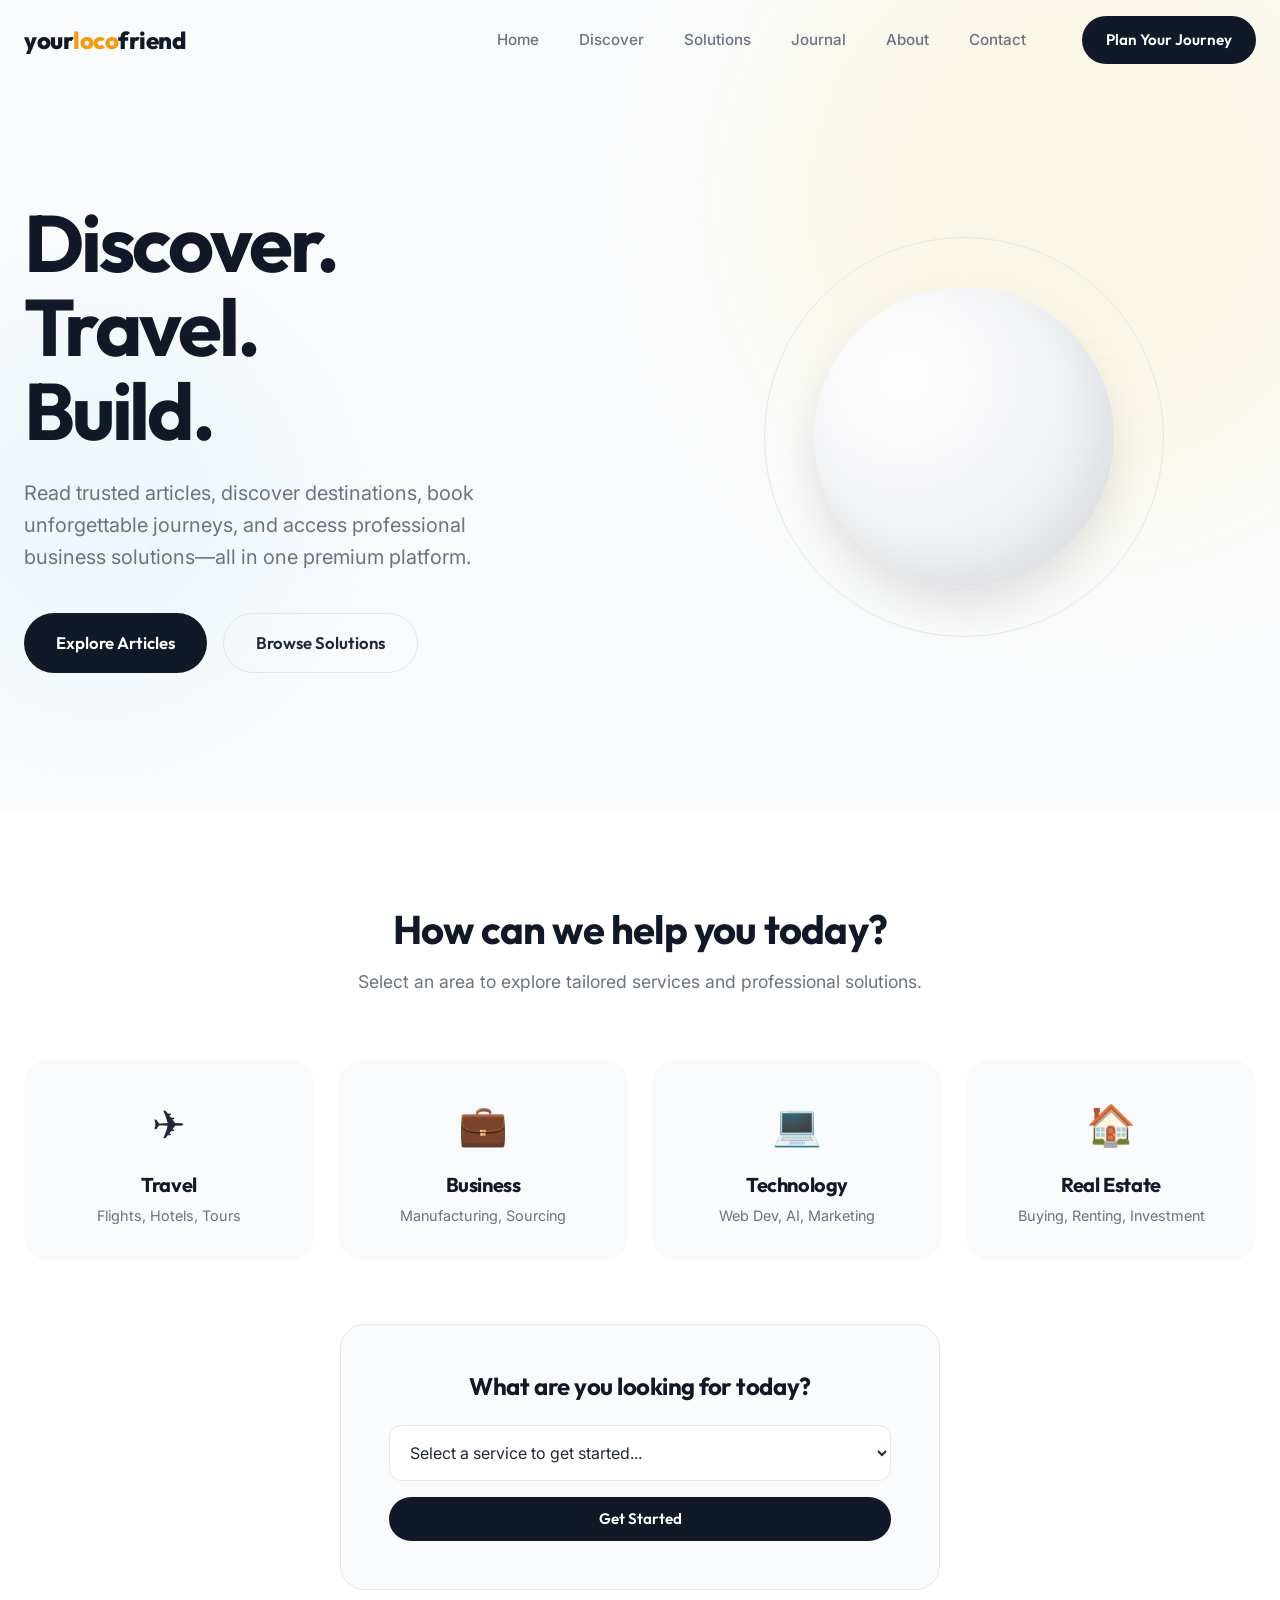
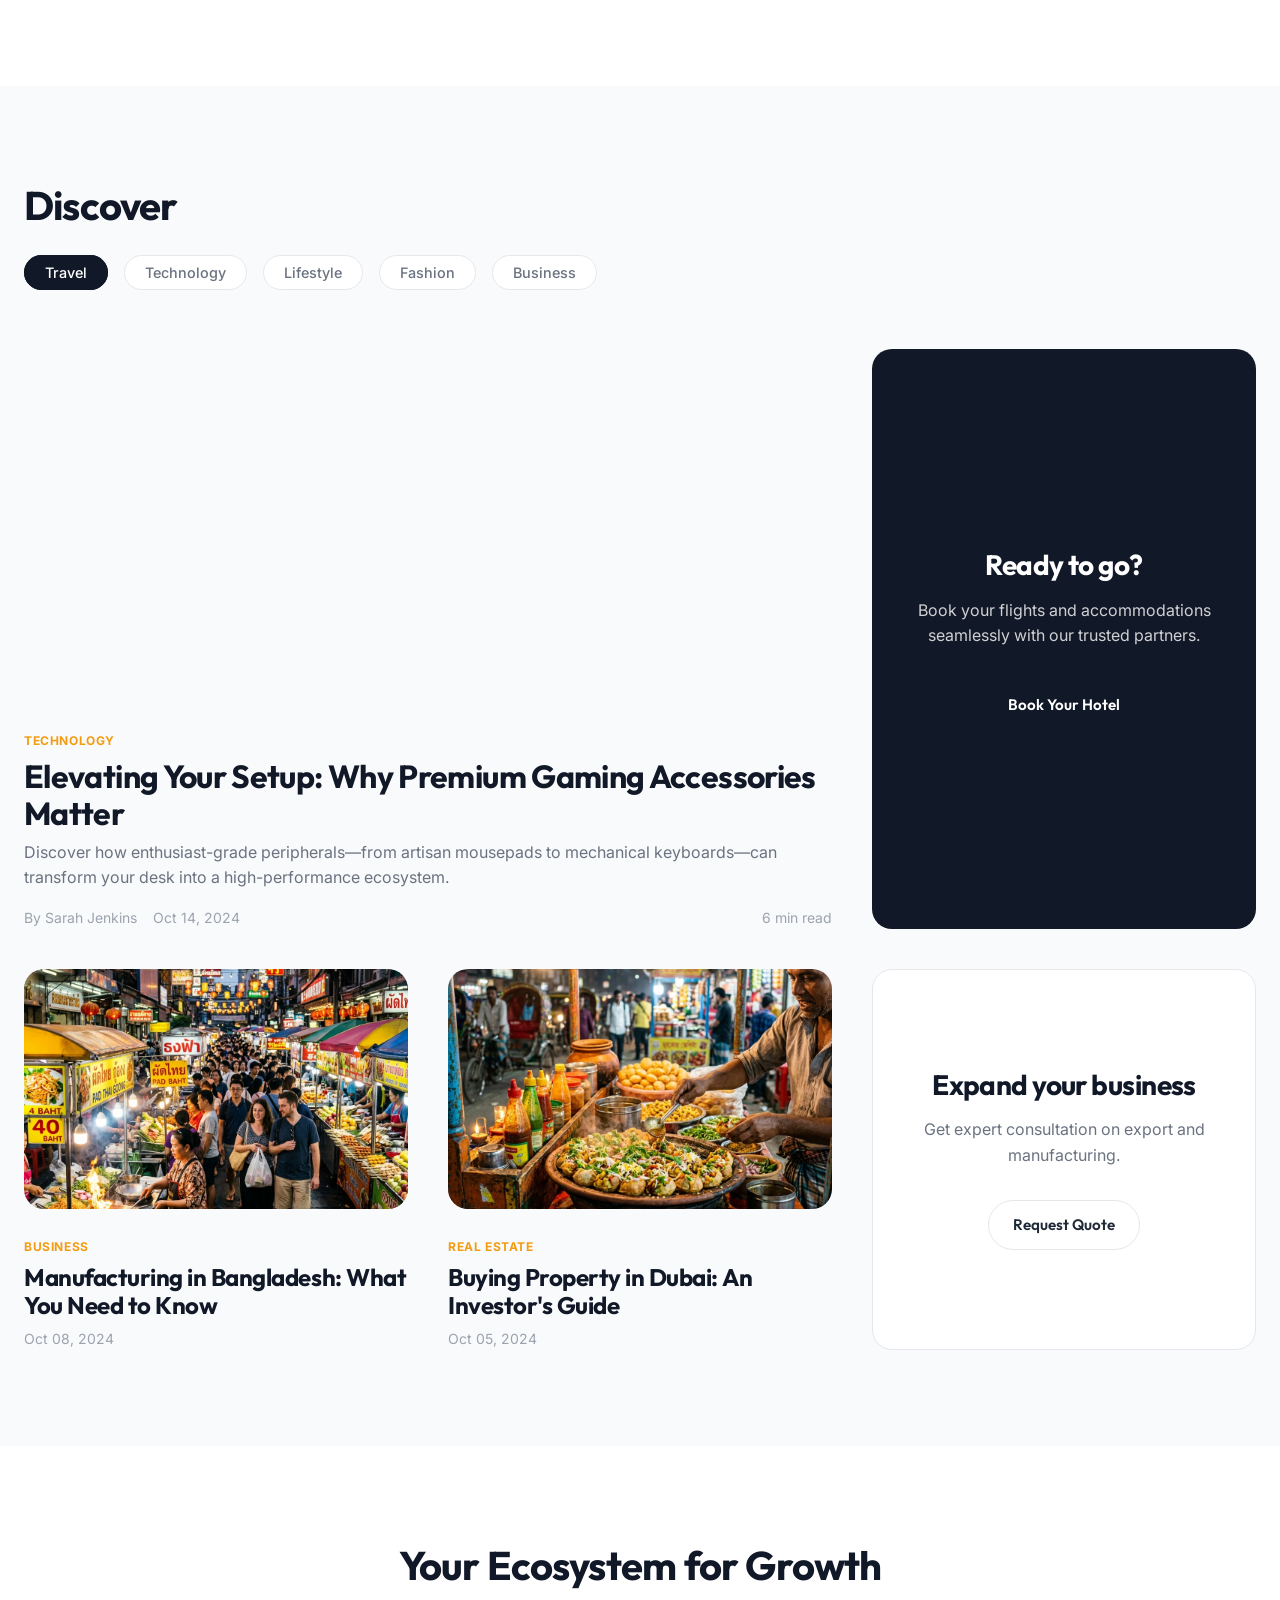
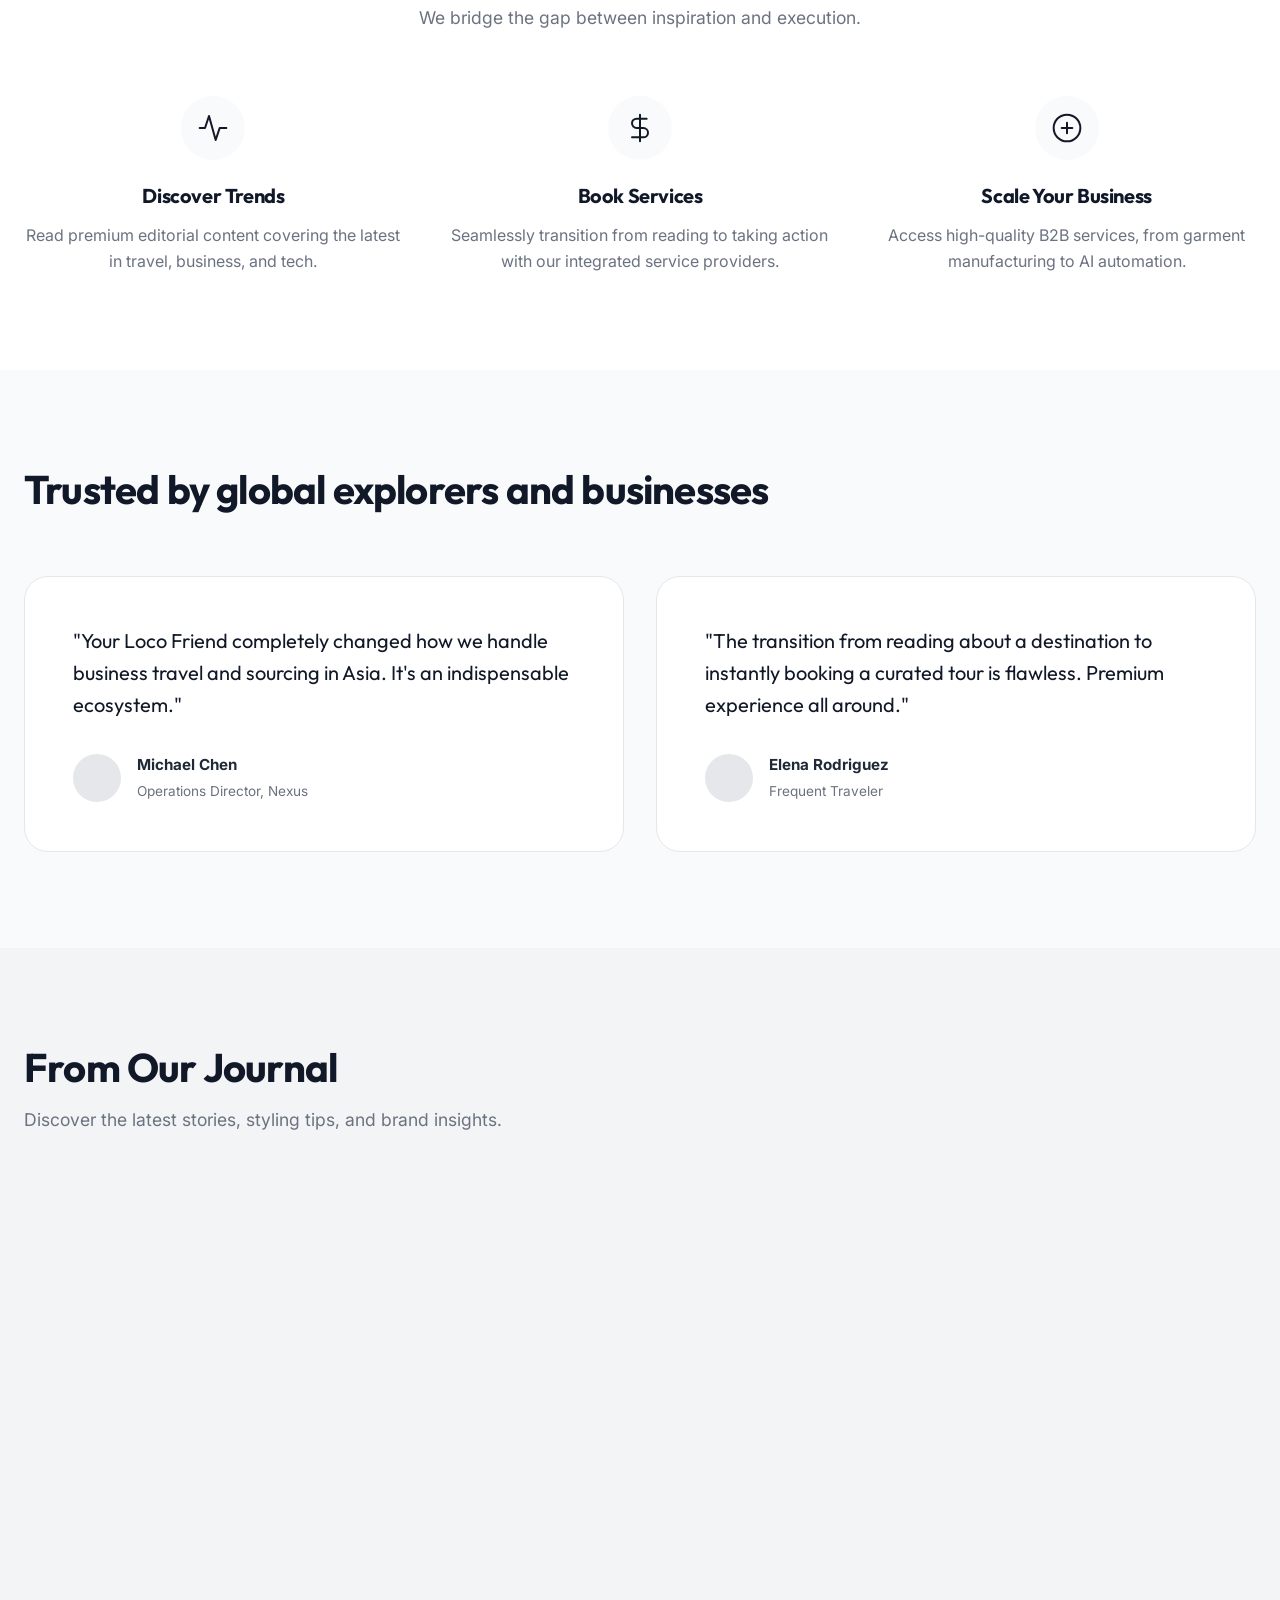
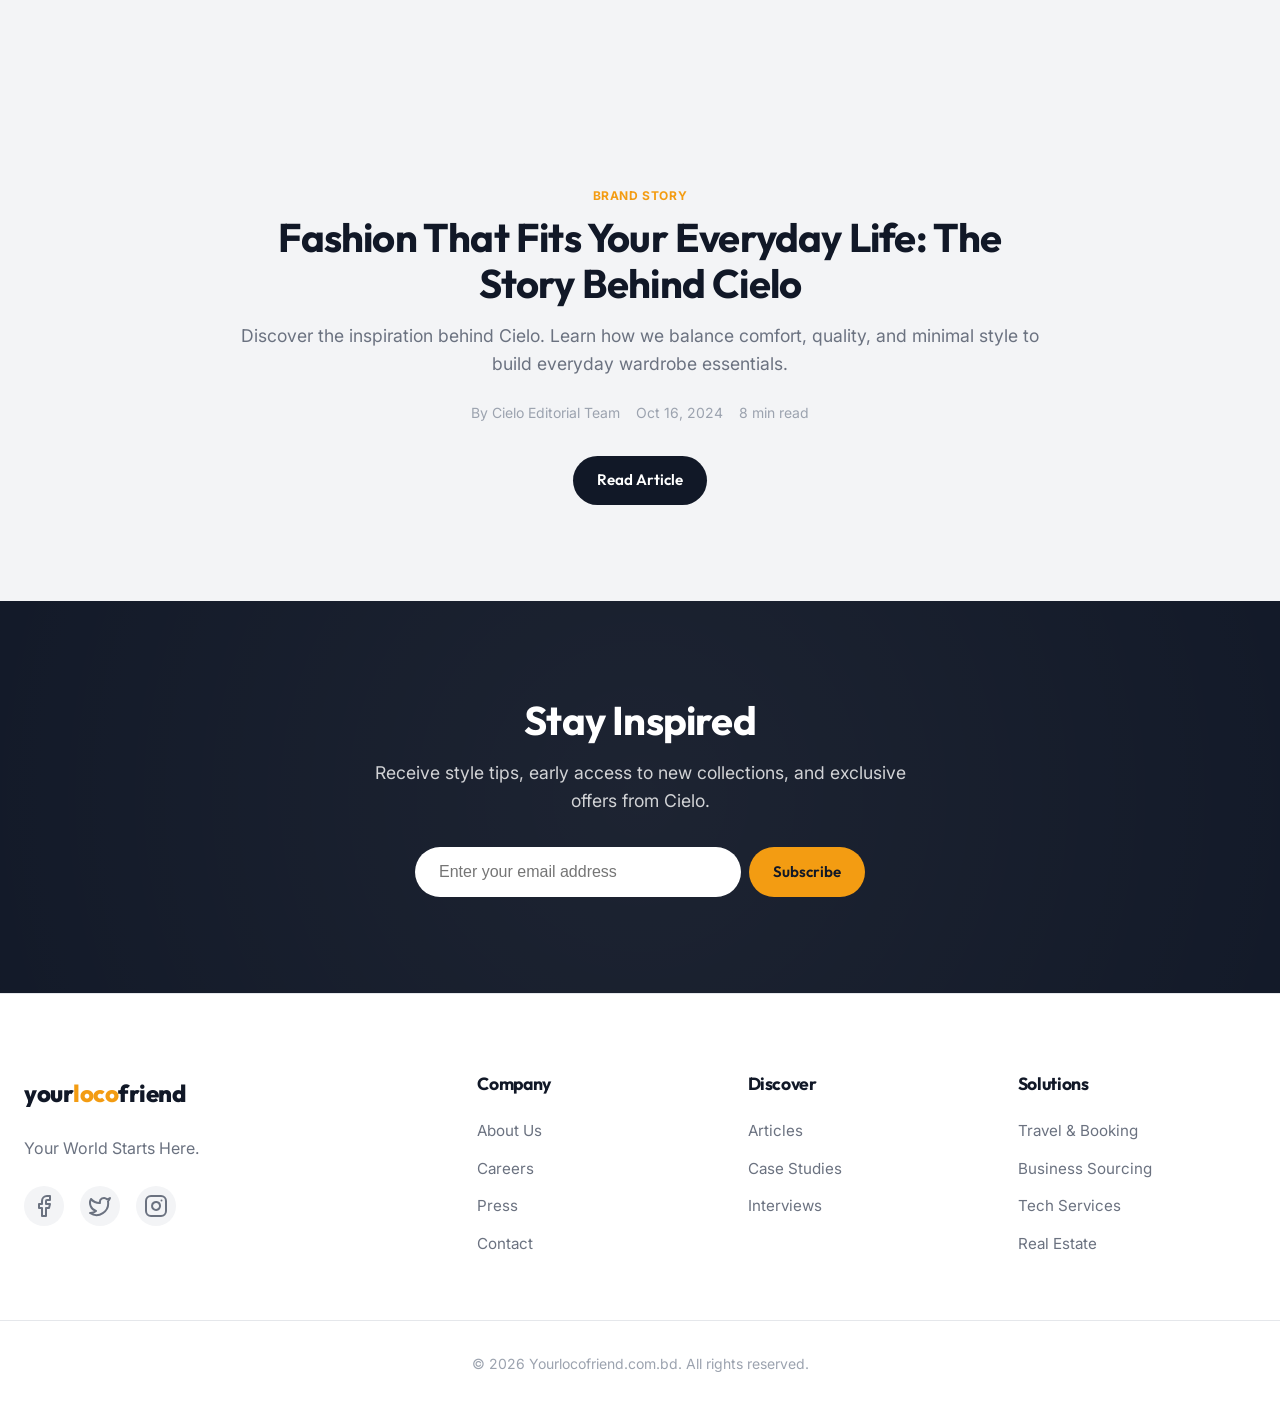
==== commit ac65edb2: "Remove Destinations link from navigation" ====
--- a/index.html
+++ b/index.html
@@ -34,7 +34,7 @@
                     <li><a href="#discover" class="nav-link">Discover</a></li>
                     <li><a href="#solutions" class="nav-link">Solutions</a></li>
                     <li><a href="/journal/" class="nav-link">Journal</a></li>
-                    <li><a href="#" class="nav-link">Destinations</a></li>
+
                     <li><a href="#" class="nav-link">About</a></li>
                     <li><a href="#" class="nav-link">Contact</a></li>
                     <li class="nav-cta"><a href="plan-journey.html" class="btn btn-primary">Plan Your Journey</a></li>
@@ -347,7 +347,7 @@
                     <h4>Discover</h4>
                     <ul>
                         <li><a href="#">Articles</a></li>
-                        <li><a href="#">Destinations</a></li>
+
                         <li><a href="#">Case Studies</a></li>
                         <li><a href="#">Interviews</a></li>
                     </ul>
